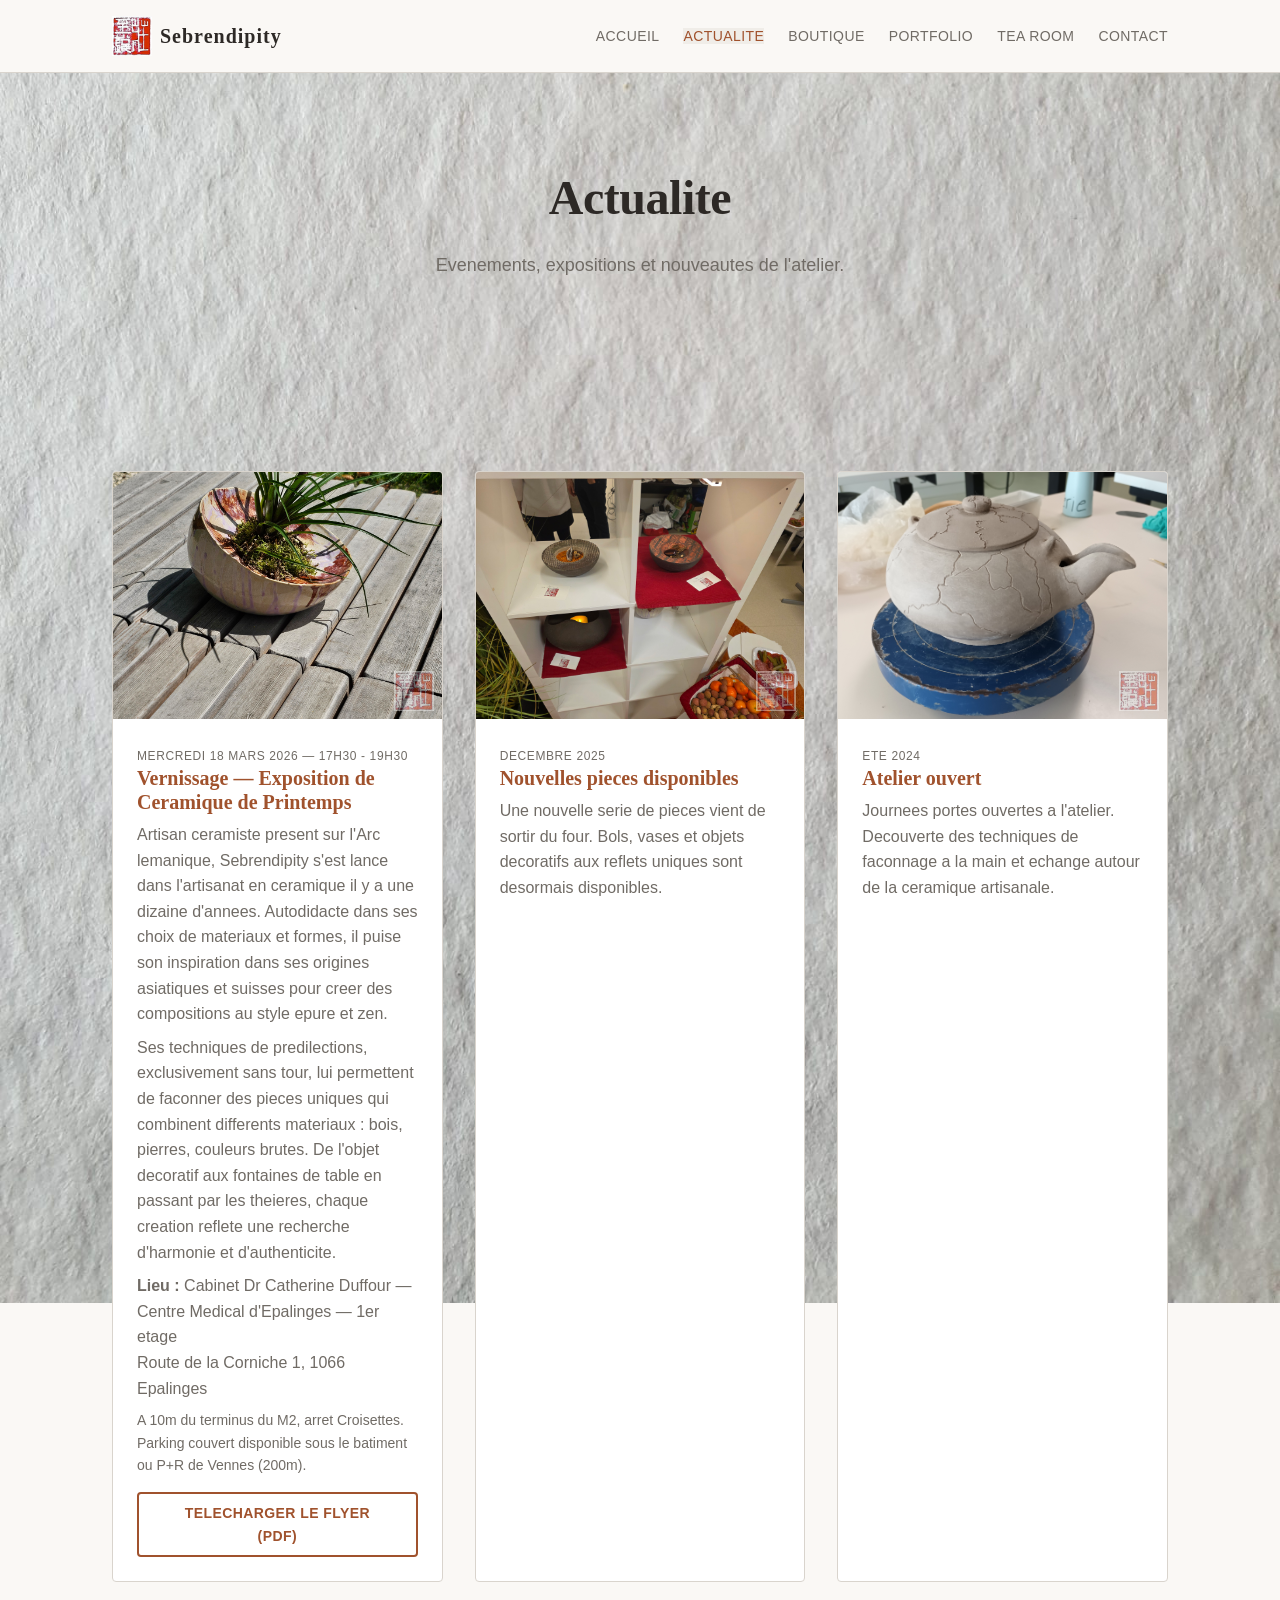
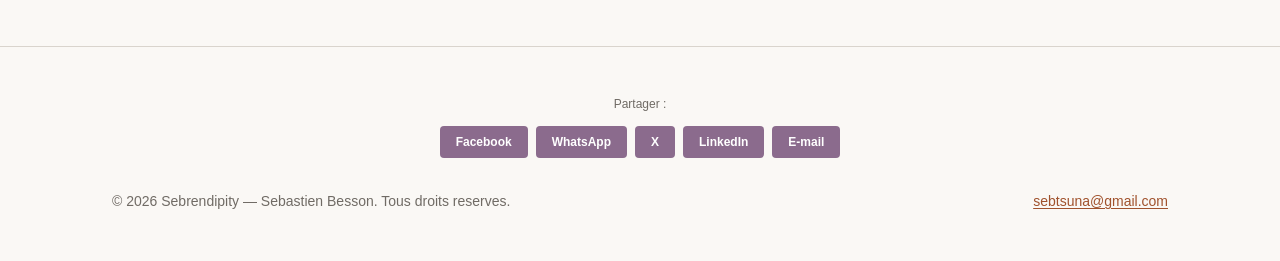
==== actualite.html @ a44e5073 "Initial commit — Sebrendipity website v2" ====
<!DOCTYPE html>
<html lang="fr">
<head>
  <meta charset="UTF-8">
  <meta name="viewport" content="width=device-width, initial-scale=1.0">
  <meta name="description" content="Actualites et evenements — Sebrendipity, poterie artisanale par Sebastien Besson.">
  <title>Actualite — Sebrendipity</title>
  <link rel="stylesheet" href="css/style.css">
</head>
<body>

  <a href="#main-content" class="skip-nav">Aller au contenu principal</a>

  <header class="site-header" role="banner">
    <div class="container">
      <a href="index.html" class="site-logo"><img src="images/logo.jpeg" alt="Sebrendipity — sceau" width="40" height="40"> Sebrendipity</a>
      <input type="checkbox" id="nav-toggle" class="nav-toggle-input" aria-hidden="true">
      <label for="nav-toggle" class="nav-toggle-label" aria-label="Menu">
        <span class="nav-toggle-icon"></span>
      </label>
      <nav class="site-nav" aria-label="Navigation principale">
        <ul>
          <li><a href="index.html">Accueil</a></li>
          <li><a href="actualite.html" aria-current="page">Actualite</a></li>
          <li><a href="boutique.html">Boutique</a></li>
          <li><a href="portfolio.html">Portfolio</a></li>
          <li><a href="tearoom.html">Tea Room</a></li>
          <li><a href="contact.html">Contact</a></li>
        </ul>
      </nav>
    </div>
  </header>

  <main id="main-content">

    <section class="page-hero section">
      <div class="container">
        <h1>Actualite</h1>
        <p class="subtitle">
          Evenements, expositions et nouveautes de l'atelier.
        </p>
      </div>
    </section>

    <section class="section">
      <div class="container">
        <div class="card-grid">

          <article class="card">
            <div class="card-img-wrap">
              <img src="images/portfolio-03.jpg" alt="Vernissage — Exposition de Ceramique de Printemps" class="card-img">
            </div>
            <div class="card-body">
              <span class="date">Mercredi 18 mars 2026 — 17h30 - 19h30</span>
              <h3>Vernissage — Exposition de Ceramique de Printemps</h3>
              <p>Artisan ceramiste present sur l'Arc lemanique, Sebrendipity s'est lance dans l'artisanat en ceramique il y a une dizaine d'annees. Autodidacte dans ses choix de materiaux et formes, il puise son inspiration dans ses origines asiatiques et suisses pour creer des compositions au style epure et zen.</p>
              <p style="margin-top: var(--space-sm);">Ses techniques de predilections, exclusivement sans tour, lui permettent de faconner des pieces uniques qui combinent differents materiaux : bois, pierres, couleurs brutes. De l'objet decoratif aux fontaines de table en passant par les theieres, chaque creation reflete une recherche d'harmonie et d'authenticite.</p>
              <p style="margin-top: var(--space-sm);"><strong>Lieu :</strong> Cabinet Dr Catherine Duffour — Centre Medical d'Epalinges — 1er etage<br>Route de la Corniche 1, 1066 Epalinges</p>
              <p style="margin-top: var(--space-sm); font-size: var(--text-sm); color: var(--color-text-muted);">A 10m du terminus du M2, arret Croisettes. Parking couvert disponible sous le batiment ou P+R de Vennes (200m).</p>
              <a href="vernissage-exposition-ceramique-printemps.pdf" class="btn btn-outline" style="margin-top: var(--space-md);">Telecharger le flyer (PDF)</a>
            </div>
          </article>

          <article class="card">
            <div class="card-img-wrap">
              <img src="images/boutique-01.jpg" alt="Nouvelles pieces disponibles — Decembre 2025" class="card-img">
            </div>
            <div class="card-body">
              <span class="date">Decembre 2025</span>
              <h3>Nouvelles pieces disponibles</h3>
              <p>Une nouvelle serie de pieces vient de sortir du four. Bols, vases et objets decoratifs aux reflets uniques sont desormais disponibles.</p>
            </div>
          </article>

          <article class="card">
            <div class="card-img-wrap">
              <img src="images/portfolio-06.jpg" alt="Atelier ouvert — Ete 2024" class="card-img">
            </div>
            <div class="card-body">
              <span class="date">Ete 2024</span>
              <h3>Atelier ouvert</h3>
              <p>Journees portes ouvertes a l'atelier. Decouverte des techniques de faconnage a la main et echange autour de la ceramique artisanale.</p>
            </div>
          </article>

        </div>
      </div>
    </section>

  </main>

  <footer class="site-footer" role="contentinfo">
    <div class="container">
      <div class="share-bar">
        <span>Partager :</span>
        <a href="https://www.facebook.com/sharer/sharer.php?u=https://sebrendipity.com" target="_blank" rel="noopener">Facebook</a>
        <a href="https://api.whatsapp.com/send?text=Sebrendipity%20%E2%80%94%20Poterie%20artisanale%20https://sebrendipity.com" target="_blank" rel="noopener">WhatsApp</a>
        <a href="https://twitter.com/intent/tweet?url=https://sebrendipity.com&text=Sebrendipity%20%E2%80%94%20Poterie%20artisanale" target="_blank" rel="noopener">X</a>
        <a href="https://www.linkedin.com/sharing/share-offsite/?url=https://sebrendipity.com" target="_blank" rel="noopener">LinkedIn</a>
        <a href="mailto:?subject=Sebrendipity%20%E2%80%94%20Poterie%20artisanale&body=Decouvrez%20les%20creations%20de%20Sebastien%20Besson%20:%20https://sebrendipity.com">E-mail</a>
      </div>
      <p>&copy; 2026 Sebrendipity — Sebastien Besson. Tous droits reserves.</p>
      <p><a href="mailto:sebtsuna@gmail.com">sebtsuna@gmail.com</a></p>
    </div>
  </footer>

</body>
</html>
---- css/style.css ----
/* ===================================================================
   Sebrendipity — Design System v2
   Pure CSS, no preprocessor, no JavaScript dependencies.
   Mobile-first responsive approach.
   Hamburger menu via checkbox hack (CSS-only).
   =================================================================== */

/* --- Design Tokens (Custom Properties) --- */

:root {
  /* Colors: Warm Earth / Pottery Tones */
  --color-bg:           #FAF8F5;
  --color-bg-alt:       #F0EDE8;
  --color-surface:      #FFFFFF;
  --color-text:         #2D2926;
  --color-text-muted:   #706B65;
  --color-accent:       #A0522D;
  --color-accent-hover: #8B4513;
  --color-border:       #D9D4CD;
  --color-focus:        #A0522D;

  /* Typography: System Font Stack */
  --font-heading: 'Georgia', 'Times New Roman', serif;
  --font-body:    'Segoe UI', 'Helvetica Neue', Arial, sans-serif;

  /* Type Scale (rem) */
  --text-xs:   0.75rem;
  --text-sm:   0.875rem;
  --text-base: 1rem;
  --text-lg:   1.125rem;
  --text-xl:   1.25rem;
  --text-2xl:  1.5rem;
  --text-3xl:  1.875rem;
  --text-4xl:  2.25rem;
  --text-5xl:  3rem;

  /* Spacing Scale */
  --space-xs:  0.25rem;
  --space-sm:  0.5rem;
  --space-md:  1rem;
  --space-lg:  1.5rem;
  --space-xl:  2rem;
  --space-2xl: 3rem;
  --space-3xl: 4rem;
  --space-4xl: 6rem;

  /* Layout */
  --max-width:       72rem;
  --max-width-prose: 42rem;
  --gutter:          1rem;

  /* Misc */
  --radius:     0.25rem;
  --transition: 0.2s ease;
}


/* --- Reset & Base --- */

*,
*::before,
*::after {
  box-sizing: border-box;
  margin: 0;
  padding: 0;
}

html {
  font-size: 100%;
  scroll-behavior: smooth;
  -webkit-text-size-adjust: 100%;
}

body {
  font-family: var(--font-body);
  font-size: var(--text-base);
  line-height: 1.6;
  color: var(--color-text);
  background-color: var(--color-bg);
  background-image: url('../images/atelier.jpeg');
  background-repeat: no-repeat;
  background-size: cover;
  background-position: center;
  background-attachment: scroll;
  -webkit-font-smoothing: antialiased;
}

img {
  max-width: 100%;
  height: auto;
  display: block;
}

video {
  max-width: 100%;
  height: auto;
  display: block;
}

a {
  color: var(--color-accent);
  text-decoration: underline;
  text-underline-offset: 0.15em;
  transition: color var(--transition);
}

a:hover {
  color: var(--color-accent-hover);
}

a:focus-visible {
  outline: 2px solid var(--color-focus);
  outline-offset: 2px;
}

ul, ol {
  padding-left: var(--space-xl);
}


/* --- Skip Navigation (Accessibility) --- */

.skip-nav {
  position: absolute;
  left: -9999px;
  top: 0;
  z-index: 1000;
  padding: var(--space-sm) var(--space-md);
  background: var(--color-accent);
  color: var(--color-surface);
  font-weight: 600;
  text-decoration: none;
}

.skip-nav:focus {
  left: 0;
}


/* --- Layout Utilities --- */

.container {
  width: 100%;
  max-width: var(--max-width);
  margin-inline: auto;
  padding-inline: var(--gutter);
}

.prose {
  max-width: var(--max-width-prose);
}

.section {
  padding-block: var(--space-2xl);
}

.section--alt {
  background-color: var(--color-bg-alt);
}

.hide-mobile {
  display: none;
}

.show-mobile {
  display: block;
}


/* --- Site Header & Navigation --- */

.site-header {
  position: sticky;
  top: 0;
  z-index: 100;
  background-color: var(--color-bg);
  border-bottom: 1px solid var(--color-border);
  padding-block: var(--space-md);
}

.site-header .container {
  display: flex;
  flex-wrap: wrap;
  align-items: center;
  justify-content: space-between;
  gap: var(--space-sm);
}

.site-logo {
  display: flex;
  align-items: center;
  gap: var(--space-sm);
  font-family: var(--font-heading);
  font-size: var(--text-xl);
  font-weight: 700;
  color: var(--color-text);
  text-decoration: none;
  letter-spacing: 0.05em;
}

.site-logo img {
  width: 2.5rem;
  height: 2.5rem;
  object-fit: contain;
}

.site-logo:hover {
  color: var(--color-accent);
}


/* --- Hamburger Toggle (CSS-only, mobile) --- */

.nav-toggle-input {
  position: absolute;
  opacity: 0;
  width: 0;
  height: 0;
}

.nav-toggle-label {
  display: flex;
  align-items: center;
  justify-content: center;
  width: 2.75rem;
  height: 2.75rem;
  cursor: pointer;
  border-radius: var(--radius);
  transition: background-color var(--transition);
}

.nav-toggle-label:hover {
  background-color: var(--color-bg-alt);
}

.nav-toggle-icon,
.nav-toggle-icon::before,
.nav-toggle-icon::after {
  display: block;
  width: 1.5rem;
  height: 2px;
  background-color: var(--color-text);
  border-radius: 1px;
  transition: all 0.3s ease;
  position: relative;
}

.nav-toggle-icon::before,
.nav-toggle-icon::after {
  content: '';
  position: absolute;
  left: 0;
}

.nav-toggle-icon::before {
  top: -0.5rem;
}

.nav-toggle-icon::after {
  top: 0.5rem;
}

/* Animate to X when open */
.nav-toggle-input:checked ~ .nav-toggle-label .nav-toggle-icon {
  background-color: transparent;
}

.nav-toggle-input:checked ~ .nav-toggle-label .nav-toggle-icon::before {
  top: 0;
  transform: rotate(45deg);
}

.nav-toggle-input:checked ~ .nav-toggle-label .nav-toggle-icon::after {
  top: 0;
  transform: rotate(-45deg);
}


/* --- Mobile Navigation (default) --- */

.site-nav {
  display: none;
  width: 100%;
  order: 3;
}

.nav-toggle-input:checked ~ .site-nav {
  display: block;
}

.site-nav ul {
  display: flex;
  flex-direction: column;
  gap: 0;
  list-style: none;
  padding-left: 0;
}

.site-nav li {
  border-top: 1px solid var(--color-border);
}

.site-nav a {
  display: block;
  padding: var(--space-md);
  min-height: 2.75rem;
  color: var(--color-text-muted);
  text-decoration: none;
  font-size: var(--text-base);
  font-weight: 500;
  letter-spacing: 0.03em;
  text-transform: uppercase;
  transition: color var(--transition), background-color var(--transition);
}

.site-nav a:hover,
.site-nav a[aria-current="page"] {
  color: var(--color-accent);
  background-color: var(--color-bg-alt);
}


/* --- Site Footer --- */

.site-footer {
  border-top: 1px solid var(--color-border);
  padding-block: var(--space-2xl);
  color: var(--color-text-muted);
  font-size: var(--text-sm);
}

.site-footer .container {
  display: flex;
  flex-direction: column;
  align-items: center;
  text-align: center;
  gap: var(--space-md);
}


/* --- Typography --- */

h1, h2, h3, h4, h5, h6 {
  font-family: var(--font-heading);
  line-height: 1.2;
  color: var(--color-text);
  font-weight: 700;
}

h1 { font-size: clamp(1.5rem, 5vw, var(--text-4xl)); margin-bottom: var(--space-lg); }
h2 { font-size: clamp(1.25rem, 3.5vw, var(--text-2xl)); margin-bottom: var(--space-md); }
h3 { font-size: var(--text-xl); margin-bottom: var(--space-sm); }

.prose p {
  margin-bottom: var(--space-md);
}

.prose ul,
.prose ol {
  margin-bottom: var(--space-md);
}

.prose li {
  margin-bottom: var(--space-xs);
}

.prose h2 {
  margin-top: var(--space-2xl);
}


/* --- Page Hero --- */

.page-hero {
  padding-block: var(--space-2xl);
  text-align: center;
}

.page-hero h1 {
  font-size: clamp(1.875rem, 6vw, var(--text-5xl));
  letter-spacing: -0.01em;
}

.page-hero .subtitle {
  font-size: var(--text-base);
  color: var(--color-text-muted);
  max-width: var(--max-width-prose);
  margin-inline: auto;
  margin-top: var(--space-md);
}


/* --- Buttons --- */

.btn {
  display: inline-block;
  padding: var(--space-sm) var(--space-xl);
  min-height: 2.75rem;
  font-family: var(--font-body);
  font-size: var(--text-sm);
  font-weight: 600;
  letter-spacing: 0.03em;
  text-transform: uppercase;
  text-decoration: none;
  text-align: center;
  border: 2px solid transparent;
  border-radius: var(--radius);
  cursor: pointer;
  transition: all var(--transition);
}

.btn-primary {
  background-color: var(--color-accent);
  color: var(--color-surface);
  border-color: var(--color-accent);
}

.btn-primary:hover {
  background-color: var(--color-accent-hover);
  border-color: var(--color-accent-hover);
  color: var(--color-surface);
}

.btn-outline {
  background-color: transparent;
  color: var(--color-accent);
  border-color: var(--color-accent);
}

.btn-outline:hover {
  background-color: var(--color-accent);
  color: var(--color-surface);
}

.btn:focus-visible {
  outline: 2px solid var(--color-focus);
  outline-offset: 2px;
}


/* --- Gallery / Portfolio Grid --- */

.gallery-grid {
  display: grid;
  grid-template-columns: repeat(2, 1fr);
  gap: var(--space-sm);
  margin-top: var(--space-xl);
}

.gallery-item {
  overflow: hidden;
  border-radius: var(--radius);
  position: relative;
}

.gallery-item::after {
  content: '';
  position: absolute;
  bottom: var(--space-xs);
  right: var(--space-xs);
  width: 2rem;
  height: 2rem;
  background-image: url('../images/logo.jpeg');
  background-size: contain;
  background-repeat: no-repeat;
  opacity: 0.4;
  pointer-events: none;
}

.gallery-item img {
  width: 100%;
  aspect-ratio: 1 / 1;
  object-fit: cover;
  transition: transform 0.3s ease;
}

.gallery-item:hover img {
  transform: scale(1.03);
}

.gallery-item figcaption {
  padding: var(--space-sm) 0;
  font-size: var(--text-sm);
  color: var(--color-text-muted);
}


/* --- Cards (Boutique / Actualite) --- */

.card-grid {
  display: grid;
  grid-template-columns: 1fr;
  gap: var(--space-xl);
  margin-top: var(--space-xl);
}

.card {
  background-color: var(--color-surface);
  border: 1px solid var(--color-border);
  border-radius: var(--radius);
  overflow: hidden;
}

.card-img-wrap {
  position: relative;
  overflow: hidden;
}

.card-img-wrap::after {
  content: '';
  position: absolute;
  bottom: var(--space-sm);
  right: var(--space-sm);
  width: 2.5rem;
  height: 2.5rem;
  background-image: url('../images/logo.jpeg');
  background-size: contain;
  background-repeat: no-repeat;
  opacity: 0.4;
  pointer-events: none;
}

.card-img {
  width: 100%;
  aspect-ratio: 4 / 3;
  object-fit: cover;
}

.card-body {
  padding: var(--space-md);
}

.card-body h3 {
  color: var(--color-accent);
}

.card-body p {
  margin-top: var(--space-sm);
  color: var(--color-text-muted);
}

.card-body .price {
  display: block;
  margin-top: var(--space-sm);
  font-weight: 700;
  font-size: var(--text-lg);
  color: var(--color-text);
}

.card-body .date {
  display: block;
  margin-top: var(--space-xs);
  font-size: var(--text-xs);
  color: var(--color-text-muted);
  text-transform: uppercase;
  letter-spacing: 0.05em;
}


/* --- Forms --- */

.form-group {
  margin-bottom: var(--space-lg);
}

.form-group label {
  display: block;
  font-weight: 600;
  font-size: var(--text-sm);
  margin-bottom: var(--space-xs);
  color: var(--color-text);
}

.form-group .hint {
  display: block;
  font-size: var(--text-xs);
  color: var(--color-text-muted);
  margin-bottom: var(--space-xs);
}

.form-group input[type="text"],
.form-group input[type="email"],
.form-group input[type="tel"],
.form-group input[type="url"],
.form-group select,
.form-group textarea {
  width: 100%;
  padding: var(--space-sm) var(--space-md);
  min-height: 2.75rem;
  font-family: var(--font-body);
  font-size: var(--text-base);
  color: var(--color-text);
  background-color: var(--color-surface);
  border: 1px solid var(--color-border);
  border-radius: var(--radius);
  transition: border-color var(--transition);
}

.form-group input:focus,
.form-group select:focus,
.form-group textarea:focus {
  outline: none;
  border-color: var(--color-accent);
  box-shadow: 0 0 0 3px rgba(160, 82, 45, 0.15);
}

.form-group textarea {
  min-height: 8rem;
  resize: vertical;
}

.form-honey {
  position: absolute;
  left: -9999px;
  opacity: 0;
  height: 0;
  width: 0;
  overflow: hidden;
}


/* --- Two-Column Layout --- */

.two-col {
  display: flex;
  flex-direction: column;
  gap: var(--space-2xl);
}


/* --- CTA Section Helper --- */

.cta-section {
  text-align: center;
}

.cta-section p {
  margin-bottom: var(--space-lg);
}


/* --- About Section (A propos) --- */

.about-text {
  font-size: var(--text-base);
  line-height: 1.8;
  font-style: italic;
  color: var(--color-text-muted);
  max-width: var(--max-width-prose);
}

.about-signature {
  margin-top: var(--space-lg);
  font-family: var(--font-heading);
  font-size: var(--text-xl);
  font-style: normal;
  color: var(--color-text);
}


/* --- Event Band (Accueil) --- */

.event-band {
  background-color: #8B6B8D;
  color: var(--color-surface);
  padding-block: var(--space-md);
  text-align: center;
}

.event-band .container {
  display: flex;
  flex-direction: column;
  align-items: center;
  gap: var(--space-sm);
}

.event-band p {
  margin: 0;
  font-size: var(--text-sm);
  font-weight: 600;
}

.event-band .event-date {
  font-size: var(--text-xs);
  font-weight: 400;
  opacity: 0.9;
}

.event-band a {
  color: var(--color-surface);
  text-decoration: underline;
  font-weight: 600;
}

.event-band a:hover {
  opacity: 0.85;
}


/* --- PDF Embed --- */

.pdf-embed {
  width: 100%;
  height: 56rem;
  border: 1px solid var(--color-border);
  border-radius: var(--radius);
}


/* --- Guestbook / Livre d'or (Tea Room) --- */

.guestbook-list {
  display: flex;
  flex-direction: column;
  gap: var(--space-xl);
  max-width: var(--max-width-prose);
}

.guestbook-entry {
  background-color: var(--color-surface);
  border: 1px solid var(--color-border);
  border-left: 3px solid var(--color-accent);
  border-radius: var(--radius);
  padding: var(--space-md);
}

.guestbook-entry p {
  font-style: italic;
  line-height: 1.7;
  color: var(--color-text);
  margin-bottom: var(--space-md);
}

.guestbook-author {
  display: flex;
  flex-wrap: wrap;
  align-items: baseline;
  gap: var(--space-sm) var(--space-md);
  font-size: var(--text-sm);
  font-style: normal;
}

.guestbook-author cite {
  font-weight: 600;
  color: var(--color-accent);
  font-style: normal;
}

.guestbook-author time {
  color: var(--color-text-muted);
  font-size: var(--text-xs);
}


/* --- Share Bar --- */

.share-bar {
  display: flex;
  flex-wrap: wrap;
  justify-content: center;
  gap: var(--space-sm);
  width: 100%;
  margin-bottom: var(--space-md);
}

.share-bar span {
  width: 100%;
  text-align: center;
  font-size: var(--text-xs);
  color: var(--color-text-muted);
  margin-bottom: var(--space-xs);
}

.share-bar a {
  display: inline-block;
  padding: var(--space-xs) var(--space-md);
  min-height: 2rem;
  line-height: 1.5rem;
  border-radius: var(--radius);
  font-size: var(--text-xs);
  color: #FFFFFF;
  background-color: #8B6B8D;
  text-decoration: none;
  font-weight: 600;
  transition: opacity 0.2s;
}

.share-bar a:hover,
.share-bar a:focus {
  opacity: 0.8;
}


/* ===================================================================
   Responsive: Tablet (640px+)
   =================================================================== */

@media (min-width: 40rem) {
  :root {
    --gutter: 2rem;
  }

  .section {
    padding-block: var(--space-3xl);
  }

  /* Hide hamburger, show full nav */
  .nav-toggle-label {
    display: none;
  }

  .site-nav {
    display: block;
    width: auto;
    order: 0;
  }

  .site-nav ul {
    flex-direction: row;
    gap: var(--space-lg);
  }

  .site-nav li {
    border-top: none;
  }

  .site-nav a {
    display: inline;
    padding: 0;
    min-height: auto;
    font-size: var(--text-sm);
    background-color: transparent;
  }

  .site-nav a:hover {
    background-color: transparent;
  }

  .page-hero .subtitle {
    font-size: var(--text-lg);
  }

  .gallery-grid {
    grid-template-columns: repeat(2, 1fr);
    gap: var(--space-md);
  }

  .gallery-item::after {
    width: 3rem;
    height: 3rem;
    bottom: var(--space-sm);
    right: var(--space-sm);
  }

  .card-grid {
    grid-template-columns: repeat(auto-fit, minmax(280px, 1fr));
  }

  .card-body {
    padding: var(--space-lg);
  }

  .guestbook-entry {
    padding: var(--space-lg);
  }

  .about-text {
    font-size: var(--text-lg);
  }

  .event-band .container {
    flex-direction: row;
    justify-content: center;
    gap: var(--space-md) var(--space-xl);
  }

  .event-band p {
    font-size: var(--text-base);
  }

  .event-band .event-date {
    font-size: var(--text-sm);
  }

  /* Show PDF iframe on tablet+ */
  .hide-mobile {
    display: block;
  }

  .show-mobile {
    display: none;
  }

  .site-footer .container {
    flex-direction: row;
    flex-wrap: wrap;
    justify-content: space-between;
    text-align: left;
  }
}


/* ===================================================================
   Responsive: Desktop (1024px+)
   =================================================================== */

@media (min-width: 64rem) {
  :root {
    --gutter: 3rem;
  }

  /* Fixed background only on desktop (iOS ignores it) */
  body {
    background-attachment: fixed;
  }

  .page-hero {
    padding-block: var(--space-4xl);
  }

  .gallery-grid {
    grid-template-columns: repeat(3, 1fr);
  }

  .two-col {
    flex-direction: row;
  }

  .two-col > * {
    flex: 1;
  }
}
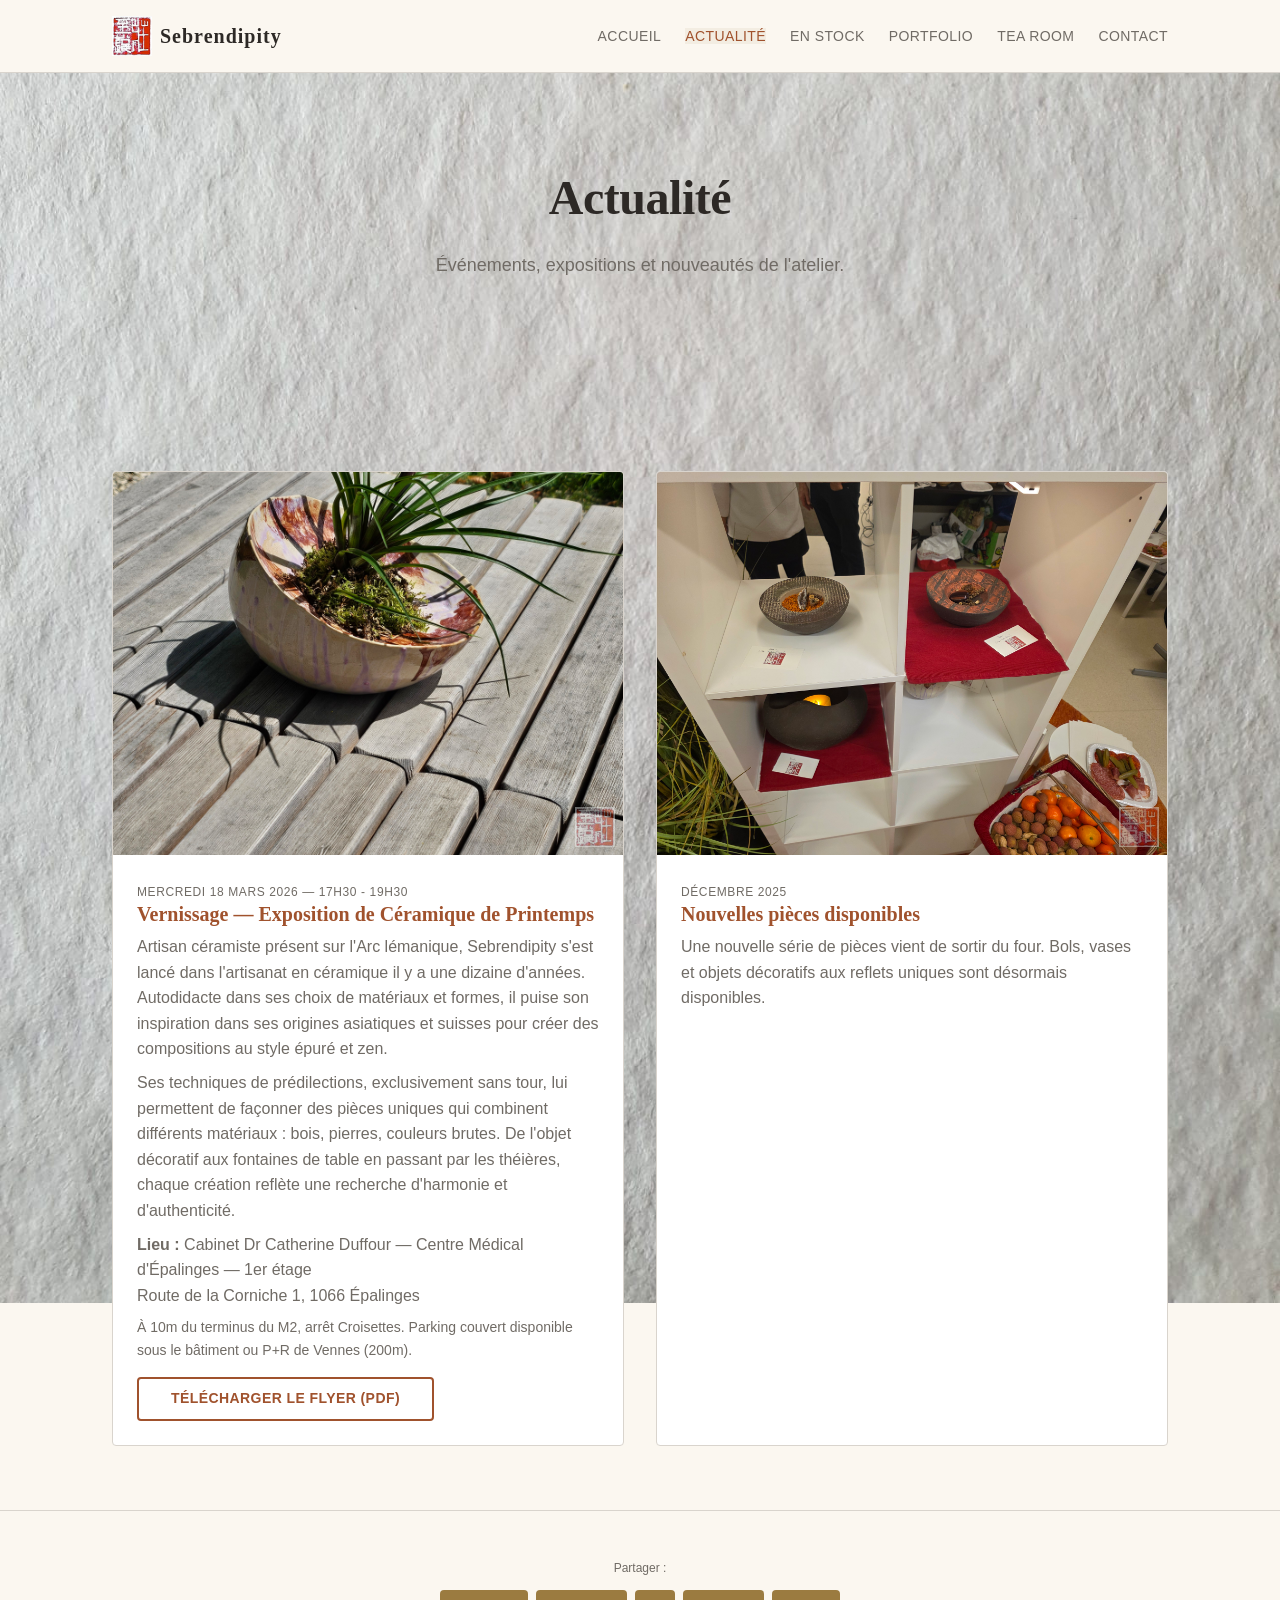
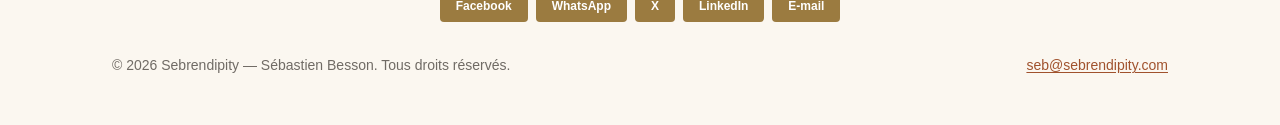
==== commit a046a50b: "Mise à jour du site : couleurs, contenu, SEO et sitemap - Navigation : Boutique → En stock - Couleur" ====
--- a/actualite.html
+++ b/actualite.html
@@ -3,8 +3,17 @@
 <head>
   <meta charset="UTF-8">
   <meta name="viewport" content="width=device-width, initial-scale=1.0">
-  <meta name="description" content="Actualites et evenements — Sebrendipity, poterie artisanale par Sebastien Besson.">
-  <title>Actualite — Sebrendipity</title>
+  <meta name="description" content="Actualités et événements — Expositions de céramique artisanale suisse. Sebrendipity, potier fait main par Sébastien Besson.">
+  <meta name="keywords" content="potier, artisanale, Suisse, céramique, fait main, déco, vase, pierre, argile, décoration, made in Switzerland, grès, art, mode, zen, asiatique, exposition, vernissage">
+  <meta name="robots" content="index, follow">
+  <link rel="canonical" href="https://www.sebrendipity.com/actualite.html">
+  <meta property="og:title" content="Actualité — Sebrendipity">
+  <meta property="og:description" content="Événements, expositions et vernissages de céramique artisanale suisse par Sébastien Besson.">
+  <meta property="og:url" content="https://www.sebrendipity.com/actualite.html">
+  <meta property="og:type" content="website">
+  <meta property="og:locale" content="fr_CH">
+  <meta property="og:site_name" content="Sebrendipity">
+  <title>Actualité — Sebrendipity | Céramique artisanale suisse</title>
   <link rel="stylesheet" href="css/style.css">
 </head>
 <body>
@@ -21,8 +30,8 @@
       <nav class="site-nav" aria-label="Navigation principale">
         <ul>
           <li><a href="index.html">Accueil</a></li>
-          <li><a href="actualite.html" aria-current="page">Actualite</a></li>
-          <li><a href="boutique.html">Boutique</a></li>
+          <li><a href="actualite.html" aria-current="page">Actualité</a></li>
+          <li><a href="boutique.html">En stock</a></li>
           <li><a href="portfolio.html">Portfolio</a></li>
           <li><a href="tearoom.html">Tea Room</a></li>
           <li><a href="contact.html">Contact</a></li>
@@ -35,9 +44,9 @@
 
     <section class="page-hero section">
       <div class="container">
-        <h1>Actualite</h1>
+        <h1>Actualité</h1>
         <p class="subtitle">
-          Evenements, expositions et nouveautes de l'atelier.
+          Événements, expositions et nouveautés de l'atelier.
         </p>
       </div>
     </section>
@@ -48,38 +57,27 @@
 
           <article class="card">
             <div class="card-img-wrap">
-              <img src="images/portfolio-03.jpg" alt="Vernissage — Exposition de Ceramique de Printemps" class="card-img">
+              <img src="images/portfolio-03.jpg" alt="Vernissage — Exposition de Céramique de Printemps" class="card-img">
             </div>
             <div class="card-body">
               <span class="date">Mercredi 18 mars 2026 — 17h30 - 19h30</span>
-              <h3>Vernissage — Exposition de Ceramique de Printemps</h3>
-              <p>Artisan ceramiste present sur l'Arc lemanique, Sebrendipity s'est lance dans l'artisanat en ceramique il y a une dizaine d'annees. Autodidacte dans ses choix de materiaux et formes, il puise son inspiration dans ses origines asiatiques et suisses pour creer des compositions au style epure et zen.</p>
-              <p style="margin-top: var(--space-sm);">Ses techniques de predilections, exclusivement sans tour, lui permettent de faconner des pieces uniques qui combinent differents materiaux : bois, pierres, couleurs brutes. De l'objet decoratif aux fontaines de table en passant par les theieres, chaque creation reflete une recherche d'harmonie et d'authenticite.</p>
-              <p style="margin-top: var(--space-sm);"><strong>Lieu :</strong> Cabinet Dr Catherine Duffour — Centre Medical d'Epalinges — 1er etage<br>Route de la Corniche 1, 1066 Epalinges</p>
-              <p style="margin-top: var(--space-sm); font-size: var(--text-sm); color: var(--color-text-muted);">A 10m du terminus du M2, arret Croisettes. Parking couvert disponible sous le batiment ou P+R de Vennes (200m).</p>
-              <a href="vernissage-exposition-ceramique-printemps.pdf" class="btn btn-outline" style="margin-top: var(--space-md);">Telecharger le flyer (PDF)</a>
+              <h3>Vernissage — Exposition de Céramique de Printemps</h3>
+              <p>Artisan céramiste présent sur l'Arc lémanique, Sebrendipity s'est lancé dans l'artisanat en céramique il y a une dizaine d'années. Autodidacte dans ses choix de matériaux et formes, il puise son inspiration dans ses origines asiatiques et suisses pour créer des compositions au style épuré et zen.</p>
+              <p style="margin-top: var(--space-sm);">Ses techniques de prédilections, exclusivement sans tour, lui permettent de façonner des pièces uniques qui combinent différents matériaux : bois, pierres, couleurs brutes. De l'objet décoratif aux fontaines de table en passant par les théières, chaque création reflète une recherche d'harmonie et d'authenticité.</p>
+              <p style="margin-top: var(--space-sm);"><strong>Lieu :</strong> Cabinet Dr Catherine Duffour — Centre Médical d'Épalinges — 1er étage<br>Route de la Corniche 1, 1066 Épalinges</p>
+              <p style="margin-top: var(--space-sm); font-size: var(--text-sm); color: var(--color-text-muted);">À 10m du terminus du M2, arrêt Croisettes. Parking couvert disponible sous le bâtiment ou P+R de Vennes (200m).</p>
+              <a href="vernissage-exposition-ceramique-printemps.pdf" class="btn btn-outline" style="margin-top: var(--space-md);">Télécharger le flyer (PDF)</a>
             </div>
           </article>
 
           <article class="card">
             <div class="card-img-wrap">
-              <img src="images/boutique-01.jpg" alt="Nouvelles pieces disponibles — Decembre 2025" class="card-img">
+              <img src="images/boutique-01.jpg" alt="Nouvelles pièces disponibles — Décembre 2025" class="card-img">
             </div>
             <div class="card-body">
-              <span class="date">Decembre 2025</span>
-              <h3>Nouvelles pieces disponibles</h3>
-              <p>Une nouvelle serie de pieces vient de sortir du four. Bols, vases et objets decoratifs aux reflets uniques sont desormais disponibles.</p>
-            </div>
-          </article>
-
-          <article class="card">
-            <div class="card-img-wrap">
-              <img src="images/portfolio-06.jpg" alt="Atelier ouvert — Ete 2024" class="card-img">
-            </div>
-            <div class="card-body">
-              <span class="date">Ete 2024</span>
-              <h3>Atelier ouvert</h3>
-              <p>Journees portes ouvertes a l'atelier. Decouverte des techniques de faconnage a la main et echange autour de la ceramique artisanale.</p>
+              <span class="date">Décembre 2025</span>
+              <h3>Nouvelles pièces disponibles</h3>
+              <p>Une nouvelle série de pièces vient de sortir du four. Bols, vases et objets décoratifs aux reflets uniques sont désormais disponibles.</p>
             </div>
           </article>
 
@@ -97,10 +95,10 @@
         <a href="https://api.whatsapp.com/send?text=Sebrendipity%20%E2%80%94%20Poterie%20artisanale%20https://sebrendipity.com" target="_blank" rel="noopener">WhatsApp</a>
         <a href="https://twitter.com/intent/tweet?url=https://sebrendipity.com&text=Sebrendipity%20%E2%80%94%20Poterie%20artisanale" target="_blank" rel="noopener">X</a>
         <a href="https://www.linkedin.com/sharing/share-offsite/?url=https://sebrendipity.com" target="_blank" rel="noopener">LinkedIn</a>
-        <a href="mailto:?subject=Sebrendipity%20%E2%80%94%20Poterie%20artisanale&body=Decouvrez%20les%20creations%20de%20Sebastien%20Besson%20:%20https://sebrendipity.com">E-mail</a>
+        <a href="mailto:?subject=Sebrendipity%20%E2%80%94%20Poterie%20artisanale&body=D%C3%A9couvrez%20les%20cr%C3%A9ations%20de%20S%C3%A9bastien%20Besson%20:%20https://sebrendipity.com">E-mail</a>
       </div>
-      <p>&copy; 2026 Sebrendipity — Sebastien Besson. Tous droits reserves.</p>
-      <p><a href="mailto:sebtsuna@gmail.com">sebtsuna@gmail.com</a></p>
+      <p>&copy; 2026 Sebrendipity — Sébastien Besson. Tous droits réservés.</p>
+      <p><a href="mailto:seb@sebrendipity.com">seb@sebrendipity.com</a></p>
     </div>
   </footer>
 
--- a/css/style.css
+++ b/css/style.css
@@ -9,8 +9,8 @@
 
 :root {
   /* Colors: Warm Earth / Pottery Tones */
-  --color-bg:           #FAF8F5;
-  --color-bg-alt:       #F0EDE8;
+  --color-bg:           #FBF7F0;
+  --color-bg-alt:       #F3EDE2;
   --color-surface:      #FFFFFF;
   --color-text:         #2D2926;
   --color-text-muted:   #706B65;
@@ -661,7 +661,7 @@
 /* --- Event Band (Accueil) --- */
 
 .event-band {
-  background-color: #8B6B8D;
+  background-color: #8B5E3C;
   color: var(--color-surface);
   padding-block: var(--space-md);
   text-align: center;
@@ -779,7 +779,7 @@
   border-radius: var(--radius);
   font-size: var(--text-xs);
   color: #FFFFFF;
-  background-color: #8B6B8D;
+  background-color: #9B7B40;
   text-decoration: none;
   font-weight: 600;
   transition: opacity 0.2s;
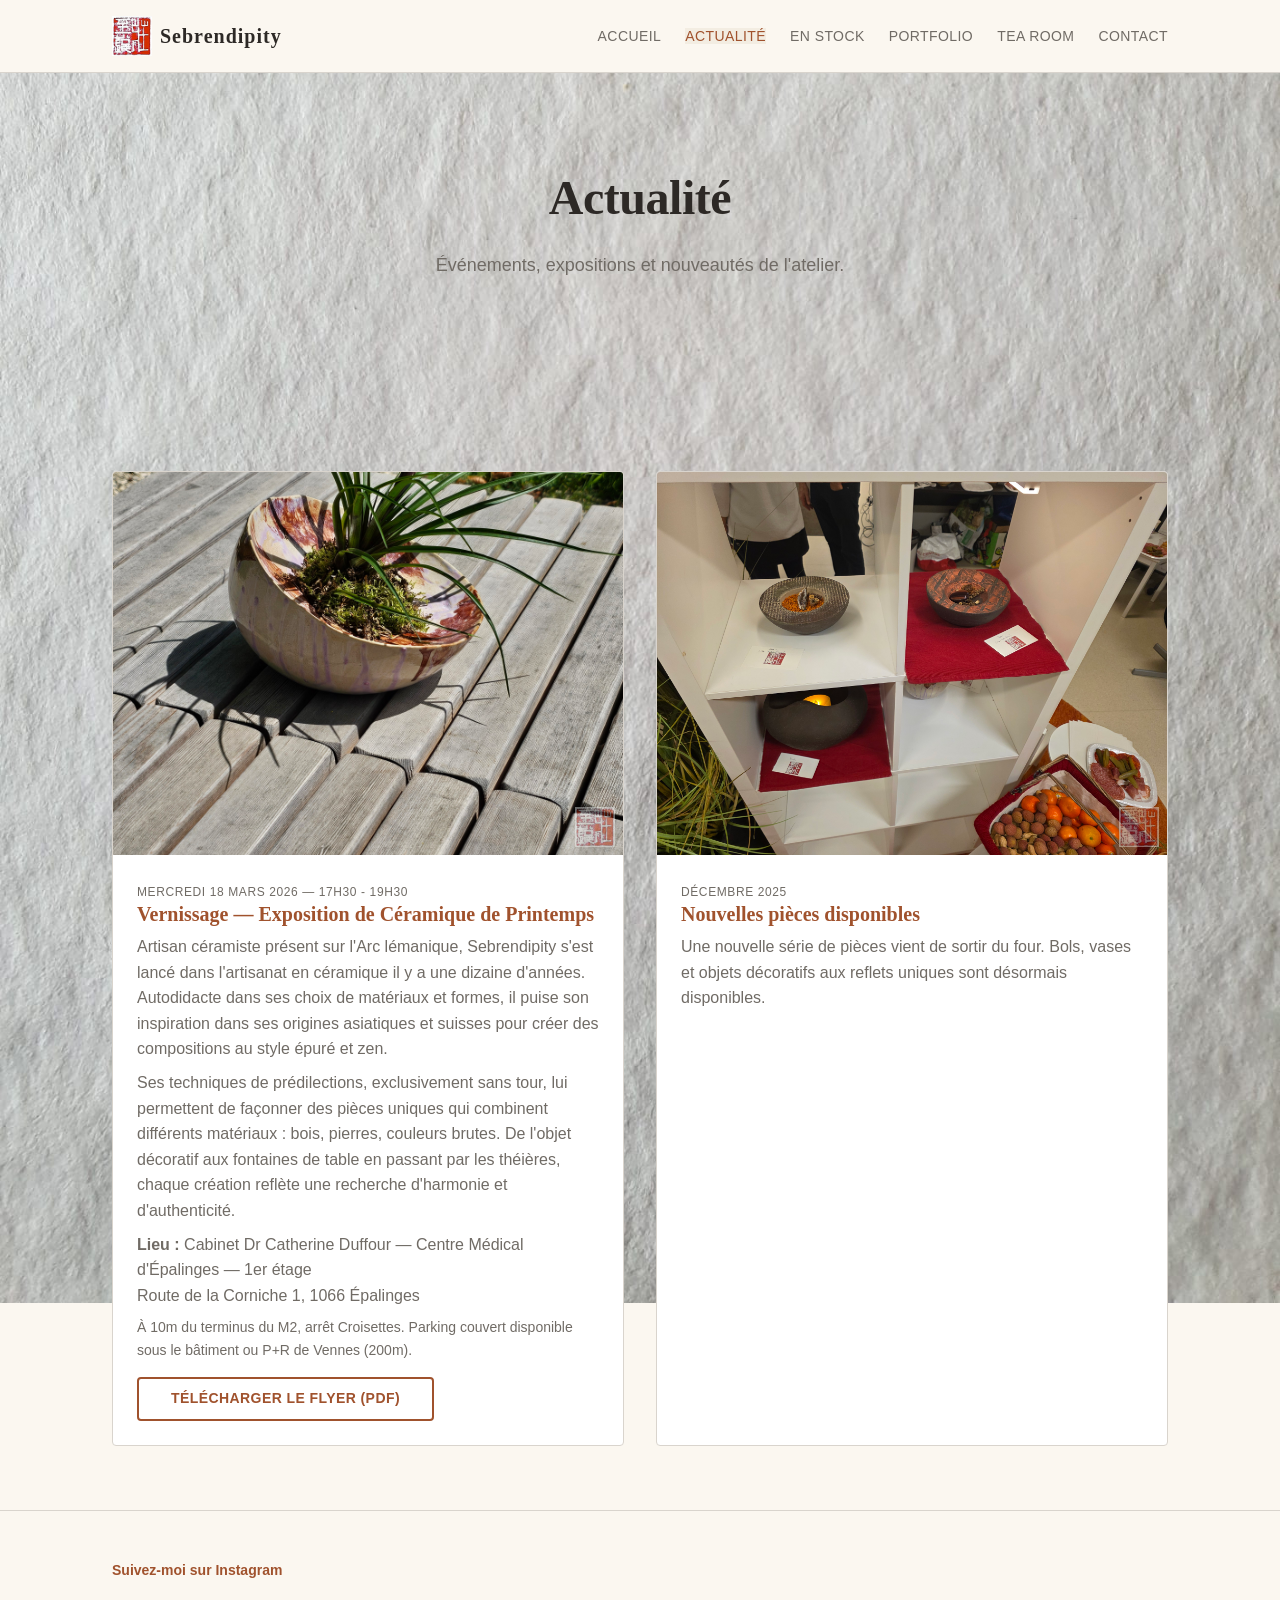
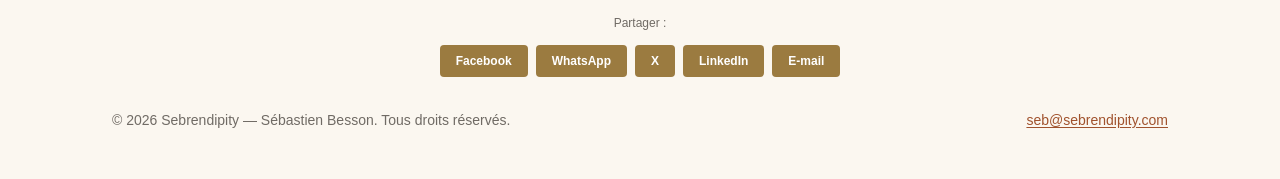
==== commit 282a078b: "Ajout du lien Instagram dans le footer de toutes les pages Co-Authored-By: Claude Opus 4.6 <noreply@" ====
--- a/actualite.html
+++ b/actualite.html
@@ -89,6 +89,7 @@
 
   <footer class="site-footer" role="contentinfo">
     <div class="container">
+      <p class="social-link"><a href="https://www.instagram.com/sebrendipity?igsh=MW56Z2tjajVxYTUzaQ==" target="_blank" rel="noopener">Suivez-moi sur Instagram</a></p>
       <div class="share-bar">
         <span>Partager :</span>
         <a href="https://www.facebook.com/sharer/sharer.php?u=https://sebrendipity.com" target="_blank" rel="noopener">Facebook</a>
--- a/css/style.css
+++ b/css/style.css
@@ -754,6 +754,22 @@
 
 /* --- Share Bar --- */
 
+.social-link {
+  text-align: center;
+  margin-bottom: var(--space-md);
+}
+
+.social-link a {
+  color: var(--color-accent);
+  font-weight: 600;
+  text-decoration: none;
+}
+
+.social-link a:hover,
+.social-link a:focus {
+  text-decoration: underline;
+}
+
 .share-bar {
   display: flex;
   flex-wrap: wrap;
